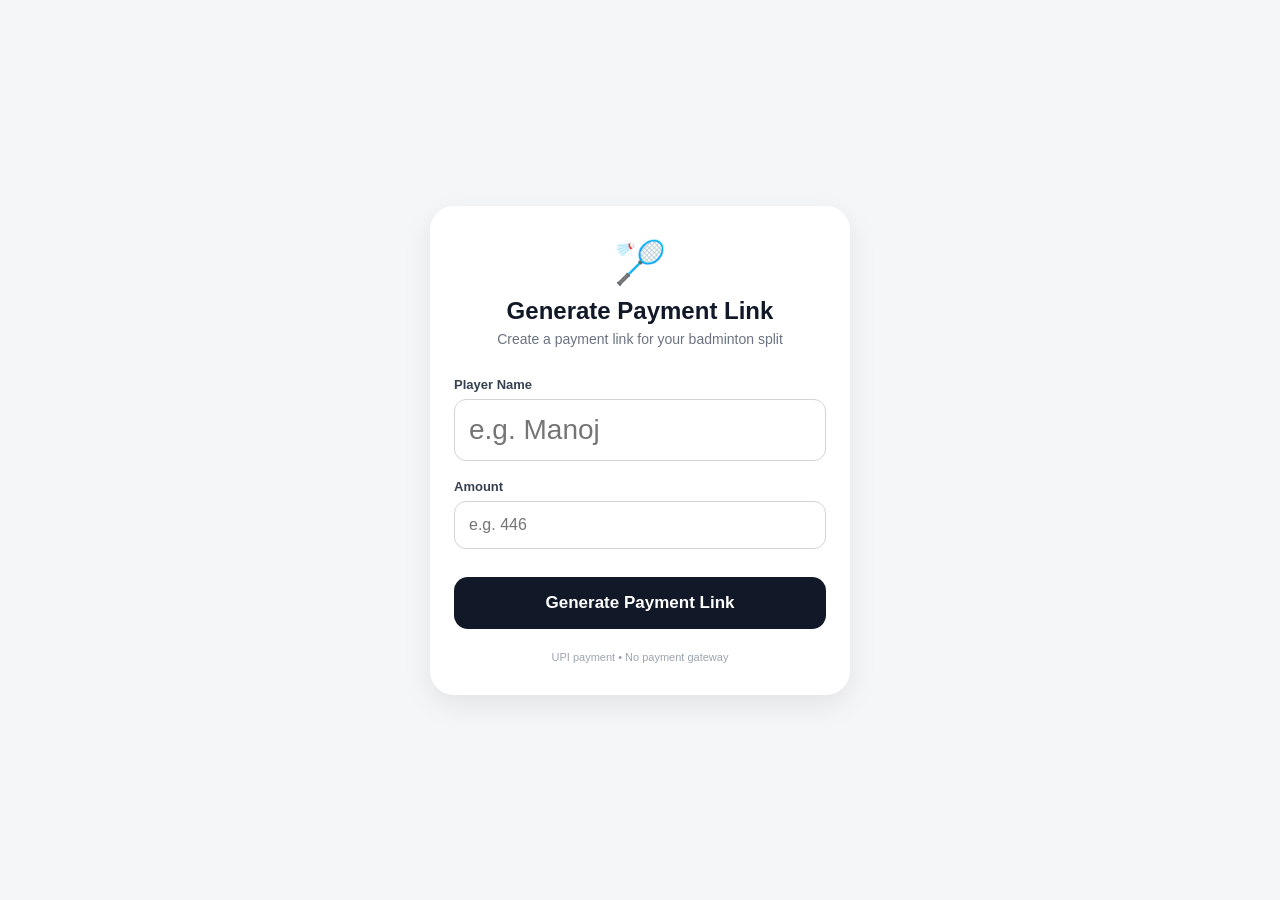
==== generator.html @ 7c3f867d "Add payment link generator" ====
<!DOCTYPE html>
<html lang="en">
<head>
    <meta charset="UTF-8">

    <meta
        name="viewport"
        content="width=device-width, initial-scale=1.0"
    >

    <title>Generate Payment Link</title>

    <link rel="stylesheet" href="style.css">
</head>

<body>

    <main class="container">

        <div class="payment-card">

            <div class="logo">
                🏸
            </div>

            <h1>Generate Payment Link</h1>

            <p class="subtitle">
                Create a payment link for your badminton split
            </p>

            <div class="form-section">

                <label for="playerName">
                    Player Name
                </label>

                <input
                    type="text"
                    id="playerName"
                    placeholder="e.g. Manoj"
                    autocomplete="off"
                >

                <label for="amount">
                    Amount
                </label>

                <input
                    type="number"
                    id="amount"
                    placeholder="e.g. 446"
                    min="1"
                    step="0.01"
                >

                <button
                    id="generateButton"
                    class="pay-button"
                >
                    Generate Payment Link
                </button>

            </div>

            <div
                id="result"
                class="result"
            >

                <p class="label">
                    Payment Link
                </p>

                <div
                    id="generatedLink"
                    class="generated-link"
                ></div>

                <button
                    id="copyLinkButton"
                    class="secondary-button"
                >
                    Copy Payment Link
                </button>

                <a
                    id="openLinkButton"
                    class="secondary-button open-button"
                    href="#"
                    target="_blank"
                >
                    Open Payment Page
                </a>

                <div
                    id="message"
                    class="message"
                ></div>

            </div>

            <p class="footer">
                UPI payment • No payment gateway
            </p>

        </div>

    </main>

    <script src="generator.js"></script>

</body>
</html>
---- style.css ----
* {
    box-sizing: border-box;
    margin: 0;
    padding: 0;
}

body {
    min-height: 100vh;
    font-family:
        -apple-system,
        BlinkMacSystemFont,
        "Segoe UI",
        Roboto,
        Arial,
        sans-serif;

    background: #f4f6f8;

    display: flex;
    justify-content: center;
    align-items: center;

    padding: 20px;
}

.container {
    width: 100%;
    max-width: 420px;
}

.payment-card {
    background: white;

    border-radius: 24px;

    padding: 32px 24px;

    text-align: center;

    box-shadow:
        0 10px 30px rgba(0, 0, 0, 0.08);
}

.logo {
    font-size: 42px;
    margin-bottom: 10px;
}

h1 {
    font-size: 24px;
    color: #111827;
}

.subtitle {
    margin-top: 6px;
    color: #6b7280;
    font-size: 14px;
}

.player-section {
    margin-top: 30px;
}

.label {
    font-size: 13px;
    color: #6b7280;
    margin-bottom: 6px;
}

#playerName {
    font-size: 28px;
    color: #111827;
}

.amount-section {
    margin-top: 22px;
}

.amount {
    font-size: 42px;
    font-weight: 700;
    color: #111827;
}

.pay-button {
    display: block;

    margin-top: 28px;

    padding: 16px;

    border-radius: 14px;

    background: #111827;
    color: white;

    text-decoration: none;

    font-size: 17px;
    font-weight: 600;

    transition: transform 0.15s ease;
}

.pay-button:active {
    transform: scale(0.98);
}

.divider {
    display: flex;
    align-items: center;

    gap: 12px;

    margin: 24px 0;

    color: #9ca3af;
    font-size: 13px;
}

.divider::before,
.divider::after {
    content: "";
    flex: 1;
    height: 1px;
    background: #e5e7eb;
}

.secondary-button {
    width: 100%;

    padding: 14px;

    border: 1px solid #d1d5db;

    background: white;

    border-radius: 12px;

    font-size: 15px;
    font-weight: 600;

    cursor: pointer;
}

.upi-id {
    margin-top: 10px;

    color: #6b7280;

    font-size: 13px;

    word-break: break-all;
}

.qr-section {
    margin-top: 28px;

    padding-top: 24px;

    border-top: 1px solid #f0f0f0;
}

.qr-title {
    font-weight: 600;
    color: #374151;

    margin-bottom: 14px;
}

.qr-code {
    width: 220px;
    height: 220px;

    max-width: 100%;

    border-radius: 10px;
}

.qr-help {
    margin-top: 10px;

    font-size: 12px;
    color: #9ca3af;
}

.message {
    min-height: 20px;

    margin-top: 16px;

    font-size: 14px;
    color: #16a34a;
}

.footer {
    margin-top: 22px;

    font-size: 11px;

    color: #9ca3af;
}

@media (max-width: 480px) {

    body {
        padding: 12px;
    }

    .payment-card {
        padding: 28px 20px;
        border-radius: 20px;
    }

    #playerName {
        font-size: 25px;
    }

    .amount {
        font-size: 38px;
    }

}

/* Generator page */

.form-section {
    margin-top: 30px;
    text-align: left;
}

.form-section label {
    display: block;

    margin-top: 18px;
    margin-bottom: 7px;

    font-size: 13px;
    font-weight: 600;

    color: #374151;
}

.form-section input {
    width: 100%;

    padding: 14px;

    border: 1px solid #d1d5db;

    border-radius: 12px;

    font-size: 16px;

    outline: none;
}

.form-section input:focus {
    border-color: #111827;
}

.form-section .pay-button {
    width: 100%;
    border: none;
    cursor: pointer;
}

.result {
    display: none;

    margin-top: 28px;

    padding-top: 24px;

    border-top: 1px solid #e5e7eb;
}

.generated-link {
    margin-top: 8px;
    margin-bottom: 14px;

    padding: 12px;

    background: #f3f4f6;

    border-radius: 10px;

    font-size: 12px;

    color: #374151;

    word-break: break-all;

    text-align: left;
}

.open-button {
    display: block;

    margin-top: 10px;

    text-decoration: none;

    color: #111827;
}
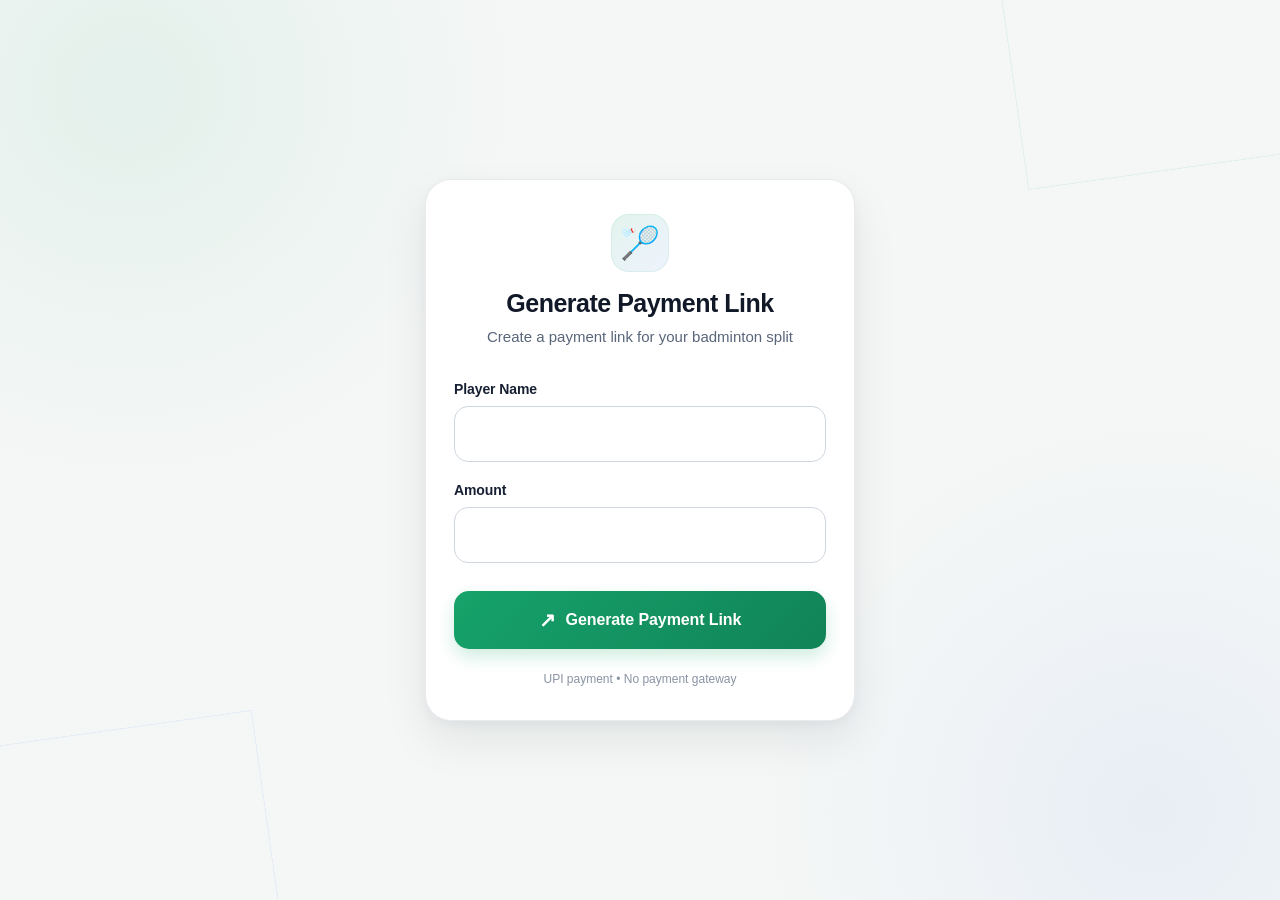
==== commit 17318975: "Refine payment UI" ====
--- a/generator.html
+++ b/generator.html
@@ -36,30 +36,29 @@
                 </label>
 
                 <input
-                    type="text"
-                    id="playerName"
-                    placeholder="e.g. Manoj"
-                    autocomplete="off"
-                >
+    type="text"
+    id="playerName"
+    autocomplete="off"
+>
 
                 <label for="amount">
                     Amount
                 </label>
 
                 <input
-                    type="number"
-                    id="amount"
-                    placeholder="e.g. 446"
-                    min="1"
-                    step="0.01"
-                >
+    type="number"
+    id="amount"
+    min="1"
+    step="0.01"
+>
 
-                <button
-                    id="generateButton"
-                    class="pay-button"
-                >
-                    Generate Payment Link
-                </button>
+               <button
+    id="generateButton"
+    class="pay-button"
+>
+    <span class="button-icon">↗</span>
+    <span>Generate Payment Link</span>
+</button>
 
             </div>
 
@@ -77,21 +76,23 @@
                     class="generated-link"
                 ></div>
 
-                <button
-                    id="copyLinkButton"
-                    class="secondary-button"
-                >
-                    Copy Payment Link
-                </button>
+               <button
+    id="copyLinkButton"
+    class="secondary-button"
+>
+    <span class="button-icon">▣</span>
+    <span>Copy Payment Link</span>
+</button>
 
                 <a
-                    id="openLinkButton"
-                    class="secondary-button open-button"
-                    href="#"
-                    target="_blank"
-                >
-                    Open Payment Page
-                </a>
+    id="openLinkButton"
+    class="secondary-button open-button"
+    href="#"
+    target="_blank"
+>
+    <span class="button-icon">↗</span>
+    <span>Open Payment Page</span>
+</a>
 
                 <div
                     id="message"
--- a/style.css
+++ b/style.css
@@ -4,302 +4,920 @@
     padding: 0;
 }
 
+:root {
+    --green: #16a36a;
+    --green-dark: #118357;
+    --blue: #2563eb;
+
+    --text: #111827;
+    --text-secondary: #6b7280;
+    --text-light: #9ca3af;
+
+    --border: #e5e7eb;
+    --background: #f5f7f6;
+    --white: #ffffff;
+
+    --shadow:
+        0 20px 45px rgba(17, 24, 39, 0.08),
+        0 4px 12px rgba(17, 24, 39, 0.04);
+}
+
+
+/* =========================================
+   PAGE
+   ========================================= */
+
 body {
     min-height: 100vh;
+
     font-family:
         -apple-system,
         BlinkMacSystemFont,
         "Segoe UI",
         Roboto,
+        Helvetica,
         Arial,
         sans-serif;
 
-    background: #f4f6f8;
+    background:
+        radial-gradient(
+            circle at 10% 10%,
+            rgba(22, 163, 106, 0.08),
+            transparent 28%
+        ),
+        radial-gradient(
+            circle at 90% 90%,
+            rgba(37, 99, 235, 0.06),
+            transparent 28%
+        ),
+        var(--background);
+
+    color: var(--text);
 
     display: flex;
     justify-content: center;
     align-items: center;
 
-    padding: 20px;
-}
+    padding: 24px;
+
+    position: relative;
+
+    overflow-x: hidden;
+}
+
+
+/* =========================================
+   SUBTLE BADMINTON COURT DETAIL
+   ========================================= */
+
+body::before {
+    content: "";
+
+    position: fixed;
+
+    width: 420px;
+    height: 260px;
+
+    border: 1px solid rgba(22, 163, 106, 0.08);
+
+    transform: rotate(-8deg);
+
+    top: -100px;
+    right: -150px;
+
+    pointer-events: none;
+}
+
+body::after {
+    content: "";
+
+    position: fixed;
+
+    width: 420px;
+    height: 260px;
+
+    border: 1px solid rgba(37, 99, 235, 0.07);
+
+    transform: rotate(-8deg);
+
+    bottom: -100px;
+    left: -150px;
+
+    pointer-events: none;
+}
+
+
+/* =========================================
+   MAIN CONTAINER
+   ========================================= */
 
 .container {
     width: 100%;
-    max-width: 420px;
-}
+    max-width: 430px;
+
+    position: relative;
+
+    z-index: 1;
+}
+
+
+/* =========================================
+   CARD
+   ========================================= */
 
 .payment-card {
-    background: white;
-
-    border-radius: 24px;
-
-    padding: 32px 24px;
+    background: var(--white);
+
+    border: 1px solid rgba(229, 231, 235, 0.8);
+
+    border-radius: 26px;
+
+    padding: 34px 28px;
 
     text-align: center;
 
+    box-shadow: var(--shadow);
+}
+
+
+/* =========================================
+   BADMINTON ICON
+   ========================================= */
+
+.logo {
+    width: 58px;
+    height: 58px;
+
+    margin: 0 auto 16px;
+
+    display: flex;
+    align-items: center;
+    justify-content: center;
+
+    border-radius: 18px;
+
+    background:
+        linear-gradient(
+            135deg,
+            rgba(22, 163, 106, 0.12),
+            rgba(37, 99, 235, 0.08)
+        );
+
+    font-size: 32px;
+
     box-shadow:
-        0 10px 30px rgba(0, 0, 0, 0.08);
-}
-
-.logo {
-    font-size: 42px;
-    margin-bottom: 10px;
-}
+        inset 0 0 0 1px rgba(22, 163, 106, 0.08);
+}
+
+
+/* =========================================
+   HEADINGS
+   ========================================= */
 
 h1 {
-    font-size: 24px;
-    color: #111827;
+    font-size: 25px;
+
+    line-height: 1.2;
+
+    letter-spacing: -0.5px;
+
+    color: var(--text);
 }
 
 .subtitle {
-    margin-top: 6px;
-    color: #6b7280;
+    margin-top: 8px;
+
+    color: var(--text-secondary);
+
     font-size: 14px;
-}
+
+    line-height: 1.5;
+}
+
+
+/* =========================================
+   PAYMENT INFORMATION
+   ========================================= */
 
 .player-section {
+    margin-top: 32px;
+}
+
+.label {
+    font-size: 12px;
+
+    font-weight: 500;
+
+    color: var(--text-light);
+
+    margin-bottom: 7px;
+
+    letter-spacing: 0.2px;
+}
+
+#playerName {
+    font-size: 29px;
+
+    line-height: 1.2;
+
+    font-weight: 700;
+
+    color: var(--text);
+
+    letter-spacing: -0.6px;
+}
+
+
+.amount-section {
+    margin-top: 25px;
+}
+
+.amount {
+    display: flex;
+
+    justify-content: center;
+    align-items: baseline;
+
+    gap: 2px;
+
+    font-size: 46px;
+
+    line-height: 1;
+
+    font-weight: 750;
+
+    letter-spacing: -1.5px;
+
+    color: var(--text);
+}
+
+
+/* =========================================
+   PRIMARY BUTTON
+   ========================================= */
+
+.pay-button {
+    display: flex;
+
+    align-items: center;
+    justify-content: center;
+
+    width: 100%;
+
     margin-top: 30px;
-}
-
-.label {
-    font-size: 13px;
-    color: #6b7280;
-    margin-bottom: 6px;
-}
-
-#playerName {
-    font-size: 28px;
-    color: #111827;
-}
-
-.amount-section {
-    margin-top: 22px;
-}
-
-.amount {
-    font-size: 42px;
-    font-weight: 700;
-    color: #111827;
-}
-
-.pay-button {
-    display: block;
-
-    margin-top: 28px;
-
-    padding: 16px;
-
-    border-radius: 14px;
-
-    background: #111827;
+
+    min-height: 54px;
+
+    padding: 15px 18px;
+
+    border: none;
+
+    border-radius: 15px;
+
+    background:
+        linear-gradient(
+            135deg,
+            var(--green),
+            var(--green-dark)
+        );
+
     color: white;
 
     text-decoration: none;
 
-    font-size: 17px;
-    font-weight: 600;
-
-    transition: transform 0.15s ease;
+    font-size: 16px;
+
+    font-weight: 650;
+
+    letter-spacing: -0.1px;
+
+    cursor: pointer;
+
+    box-shadow:
+        0 8px 18px rgba(22, 163, 106, 0.20);
+
+    transition:
+        transform 0.15s ease,
+        box-shadow 0.15s ease,
+        filter 0.15s ease;
+}
+
+.pay-button:hover {
+    filter: brightness(1.03);
+
+    box-shadow:
+        0 10px 22px rgba(22, 163, 106, 0.25);
 }
 
 .pay-button:active {
     transform: scale(0.98);
-}
+
+    box-shadow:
+        0 5px 12px rgba(22, 163, 106, 0.18);
+}
+
+
+/* =========================================
+   DIVIDER
+   ========================================= */
 
 .divider {
     display: flex;
+
     align-items: center;
 
-    gap: 12px;
-
-    margin: 24px 0;
-
-    color: #9ca3af;
-    font-size: 13px;
+    gap: 14px;
+
+    margin: 25px 0;
+
+    color: var(--text-light);
+
+    font-size: 12px;
 }
 
 .divider::before,
 .divider::after {
     content: "";
+
     flex: 1;
+
     height: 1px;
-    background: #e5e7eb;
-}
+
+    background: var(--border);
+}
+
+
+/* =========================================
+   SECONDARY BUTTON
+   ========================================= */
 
 .secondary-button {
     width: 100%;
 
-    padding: 14px;
-
-    border: 1px solid #d1d5db;
+    min-height: 50px;
+
+    padding: 13px 16px;
+
+    border: 1px solid #d9dee5;
 
     background: white;
 
+    border-radius: 14px;
+
+    color: var(--text);
+
+    font-size: 14px;
+
+    font-weight: 600;
+
+    cursor: pointer;
+
+    transition:
+        background 0.15s ease,
+        border-color 0.15s ease,
+        transform 0.15s ease;
+}
+
+.secondary-button:hover {
+    background: #f8faf9;
+
+    border-color: rgba(22, 163, 106, 0.35);
+}
+
+.secondary-button:active {
+    transform: scale(0.98);
+}
+
+
+/* =========================================
+   UPI ID
+   ========================================= */
+
+.upi-id {
+    margin-top: 10px;
+
+    color: var(--text-secondary);
+
+    font-size: 12px;
+
+    word-break: break-all;
+}
+
+
+/* =========================================
+   QR SECTION
+   ========================================= */
+
+.qr-section {
+    margin-top: 28px;
+
+    padding-top: 25px;
+
+    border-top: 1px solid #eef0f2;
+}
+
+.qr-title {
+    font-size: 14px;
+
+    font-weight: 650;
+
+    color: var(--text);
+
+    margin-bottom: 16px;
+}
+
+.qr-code {
+    display: block;
+
+    width: 220px;
+    height: 220px;
+
+    max-width: 100%;
+
+    margin: 0 auto;
+
+    padding: 8px;
+
+    background: white;
+
+    border: 1px solid #edf0f2;
+
+    border-radius: 16px;
+
+    box-shadow:
+        0 5px 18px rgba(17, 24, 39, 0.05);
+}
+
+.qr-help {
+    margin-top: 11px;
+
+    font-size: 12px;
+
+    color: var(--text-light);
+
+    line-height: 1.4;
+}
+
+
+/* =========================================
+   MESSAGES
+   ========================================= */
+
+.message {
+    min-height: 20px;
+
+    margin-top: 15px;
+
+    font-size: 13px;
+
+    font-weight: 500;
+}
+
+
+/* =========================================
+   FOOTER
+   ========================================= */
+
+.footer {
+    margin-top: 23px;
+
+    font-size: 11px;
+
+    color: var(--text-light);
+}
+
+
+/* =========================================
+   GENERATOR PAGE
+   ========================================= */
+
+.form-section {
+    margin-top: 30px;
+
+    text-align: left;
+}
+
+.form-section label {
+    display: block;
+
+    margin-top: 18px;
+
+    margin-bottom: 8px;
+
+    font-size: 13px;
+
+    font-weight: 600;
+
+    color: #374151;
+}
+
+.form-section input {
+    width: 100%;
+
+    height: 52px;
+
+    padding: 13px 15px;
+
+    border: 1px solid #d7dce2;
+
+    border-radius: 13px;
+
+    background: #ffffff;
+
+    color: var(--text);
+
+    font-family: inherit;
+
+    font-size: 16px;
+
+    outline: none;
+
+    transition:
+        border-color 0.15s ease,
+        box-shadow 0.15s ease;
+}
+
+.form-section input::placeholder {
+    color: #b0b6bf;
+}
+
+.form-section input:focus {
+    border-color: rgba(22, 163, 106, 0.65);
+
+    box-shadow:
+        0 0 0 4px rgba(22, 163, 106, 0.08);
+}
+
+.form-section .pay-button {
+    width: 100%;
+
+    margin-top: 25px;
+
+    border: none;
+}
+
+
+/* =========================================
+   GENERATED RESULT
+   ========================================= */
+
+.result {
+    display: none;
+
+    margin-top: 28px;
+
+    padding-top: 25px;
+
+    border-top: 1px solid #eef0f2;
+}
+
+.generated-link {
+    margin-top: 9px;
+
+    margin-bottom: 14px;
+
+    padding: 13px;
+
+    background: #f5f7f8;
+
+    border: 1px solid #edf0f2;
+
     border-radius: 12px;
+
+    font-size: 12px;
+
+    line-height: 1.5;
+
+    color: #374151;
+
+    word-break: break-all;
+
+    text-align: left;
+}
+
+.open-button {
+    display: flex;
+
+    align-items: center;
+    justify-content: center;
+
+    margin-top: 10px;
+
+    text-decoration: none;
+}
+
+.result .message {
+    margin-top: 14px;
+}
+
+
+/* =========================================
+   MOBILE
+   ========================================= */
+
+@media (max-width: 480px) {
+
+    body {
+        padding: 14px;
+    }
+
+    .payment-card {
+        padding: 30px 21px;
+
+        border-radius: 23px;
+    }
+
+    .logo {
+        width: 54px;
+        height: 54px;
+
+        border-radius: 17px;
+
+        font-size: 29px;
+    }
+
+    h1 {
+        font-size: 23px;
+    }
+
+    #playerName {
+        font-size: 27px;
+    }
+
+    .amount {
+        font-size: 42px;
+    }
+
+    .qr-code {
+        width: 205px;
+        height: 205px;
+    }
+}
+
+
+/* =========================================
+   VERY SMALL PHONES
+   ========================================= */
+
+@media (max-width: 360px) {
+
+    body {
+        padding: 10px;
+    }
+
+    .payment-card {
+        padding: 26px 17px;
+    }
+
+    .amount {
+        font-size: 38px;
+    }
+
+    #playerName {
+        font-size: 25px;
+    }
+}
+/* =========================================
+   GENERATOR - FINAL VISUAL REFINEMENTS
+   ========================================= */
+
+.form-section {
+    margin-top: 32px;
+    text-align: left;
+}
+
+.form-section label {
+    display: block;
+
+    margin-top: 20px;
+    margin-bottom: 9px;
+
+    font-size: 14px;
+    font-weight: 600;
+
+    color: #172033;
+
+    letter-spacing: -0.1px;
+}
+
+.form-section input {
+    width: 100%;
+    height: 56px;
+
+    padding: 14px 16px;
+
+    border: 1px solid #cfd6df;
+    border-radius: 14px;
+
+    background: #ffffff;
+
+    color: #172033;
+
+    font-family: inherit;
+    font-size: 16px;
+    font-weight: 400;
+
+    outline: none;
+
+    transition:
+        border-color 0.15s ease,
+        box-shadow 0.15s ease;
+}
+
+.form-section input:focus {
+    border-color: #16a36a;
+
+    box-shadow:
+        0 0 0 4px rgba(22, 163, 106, 0.09);
+}
+
+
+/* Remove browser number arrows */
+
+.form-section input[type="number"]::-webkit-inner-spin-button,
+.form-section input[type="number"]::-webkit-outer-spin-button {
+    -webkit-appearance: none;
+    margin: 0;
+}
+
+.form-section input[type="number"] {
+    appearance: textfield;
+}
+
+
+/* =========================================
+   GENERATOR PRIMARY BUTTON
+   ========================================= */
+
+.form-section .pay-button {
+    width: 100%;
+
+    min-height: 58px;
+
+    margin-top: 28px;
+
+    border: none;
+
+    display: flex;
+    align-items: center;
+    justify-content: center;
+
+    gap: 10px;
+
+    font-size: 16px;
+    font-weight: 650;
+}
+
+
+/* Button icon */
+
+.button-icon {
+    display: inline-flex;
+
+    align-items: center;
+    justify-content: center;
+
+    font-size: 20px;
+
+    line-height: 1;
+}
+
+
+/* =========================================
+   GENERATED RESULT
+   ========================================= */
+
+.result {
+    margin-top: 30px;
+
+    padding-top: 27px;
+
+    border-top: 1px solid #e3e7eb;
+}
+
+.result > .label {
+    font-size: 14px;
+    font-weight: 600;
+
+    color: #172033;
+
+    margin-bottom: 10px;
+}
+
+.generated-link {
+    margin-top: 0;
+    margin-bottom: 15px;
+
+    padding: 14px 15px;
+
+    background:
+        linear-gradient(
+            135deg,
+            rgba(22, 163, 106, 0.055),
+            rgba(37, 99, 235, 0.035)
+        );
+
+    border: 1px solid #dce5e1;
+
+    border-radius: 13px;
+
+    font-size: 13px;
+    line-height: 1.5;
+
+    color: #173b2d;
+
+    word-break: break-all;
+
+    text-align: left;
+}
+
+
+/* =========================================
+   GENERATOR SECONDARY BUTTONS
+   ========================================= */
+
+.result .secondary-button {
+    min-height: 52px;
+
+    display: flex;
+
+    align-items: center;
+    justify-content: center;
+
+    gap: 9px;
+
+    border: 1px solid #16a36a;
+
+    background: #ffffff;
+
+    color: #172033;
 
     font-size: 15px;
     font-weight: 600;
 
-    cursor: pointer;
-}
-
-.upi-id {
+    transition:
+        background 0.15s ease,
+        box-shadow 0.15s ease,
+        transform 0.15s ease;
+}
+
+.result .secondary-button:hover {
+    background: #f4fbf7;
+
+    box-shadow:
+        0 5px 15px rgba(22, 163, 106, 0.08);
+}
+
+.result .secondary-button:active {
+    transform: scale(0.98);
+}
+
+.open-button {
     margin-top: 10px;
-
-    color: #6b7280;
-
-    font-size: 13px;
-
-    word-break: break-all;
-}
-
-.qr-section {
-    margin-top: 28px;
-
-    padding-top: 24px;
-
-    border-top: 1px solid #f0f0f0;
-}
-
-.qr-title {
-    font-weight: 600;
-    color: #374151;
-
-    margin-bottom: 14px;
-}
-
-.qr-code {
-    width: 220px;
-    height: 220px;
-
-    max-width: 100%;
-
-    border-radius: 10px;
-}
-
-.qr-help {
-    margin-top: 10px;
-
+}
+
+
+/* =========================================
+   SUCCESS MESSAGE
+   ========================================= */
+
+.result .message {
+    margin-top: 18px;
+
+    font-size: 14px;
+    font-weight: 500;
+}
+
+
+/* =========================================
+   GENERATOR FOOTER
+   ========================================= */
+
+.payment-card > .footer {
     font-size: 12px;
-    color: #9ca3af;
-}
-
-.message {
-    min-height: 20px;
-
-    margin-top: 16px;
-
-    font-size: 14px;
-    color: #16a34a;
+
+    color: #8993a3;
+}
+
+
+/* =========================================
+   BETTER GENERAL TEXT VISIBILITY
+   ========================================= */
+
+.subtitle {
+    color: #596579;
+
+    font-size: 15px;
 }
 
 .footer {
-    margin-top: 22px;
-
-    font-size: 11px;
-
-    color: #9ca3af;
-}
-
-@media (max-width: 480px) {
-
-    body {
-        padding: 12px;
-    }
-
-    .payment-card {
-        padding: 28px 20px;
-        border-radius: 20px;
-    }
-
-    #playerName {
-        font-size: 25px;
-    }
-
-    .amount {
-        font-size: 38px;
-    }
-
-}
-
-/* Generator page */
-
-.form-section {
-    margin-top: 30px;
-    text-align: left;
-}
-
-.form-section label {
-    display: block;
-
-    margin-top: 18px;
-    margin-bottom: 7px;
-
-    font-size: 13px;
-    font-weight: 600;
-
-    color: #374151;
-}
-
-.form-section input {
-    width: 100%;
-
-    padding: 14px;
-
-    border: 1px solid #d1d5db;
-
-    border-radius: 12px;
-
+    color: #8b95a5;
+}
+/* Generator player name input */
+.form-section #playerName {
     font-size: 16px;
-
-    outline: none;
-}
-
-.form-section input:focus {
-    border-color: #111827;
-}
-
-.form-section .pay-button {
-    width: 100%;
-    border: none;
-    cursor: pointer;
-}
-
-.result {
-    display: none;
-
-    margin-top: 28px;
-
-    padding-top: 24px;
-
-    border-top: 1px solid #e5e7eb;
-}
-
-.generated-link {
-    margin-top: 8px;
-    margin-bottom: 14px;
-
-    padding: 12px;
-
-    background: #f3f4f6;
-
-    border-radius: 10px;
-
-    font-size: 12px;
-
-    color: #374151;
-
-    word-break: break-all;
-
-    text-align: left;
-}
-
-.open-button {
-    display: block;
-
-    margin-top: 10px;
-
-    text-decoration: none;
-
-    color: #111827;
+    font-weight: 400;
+    line-height: 1.5;
+    letter-spacing: normal;
+    color: #172033;
 }
